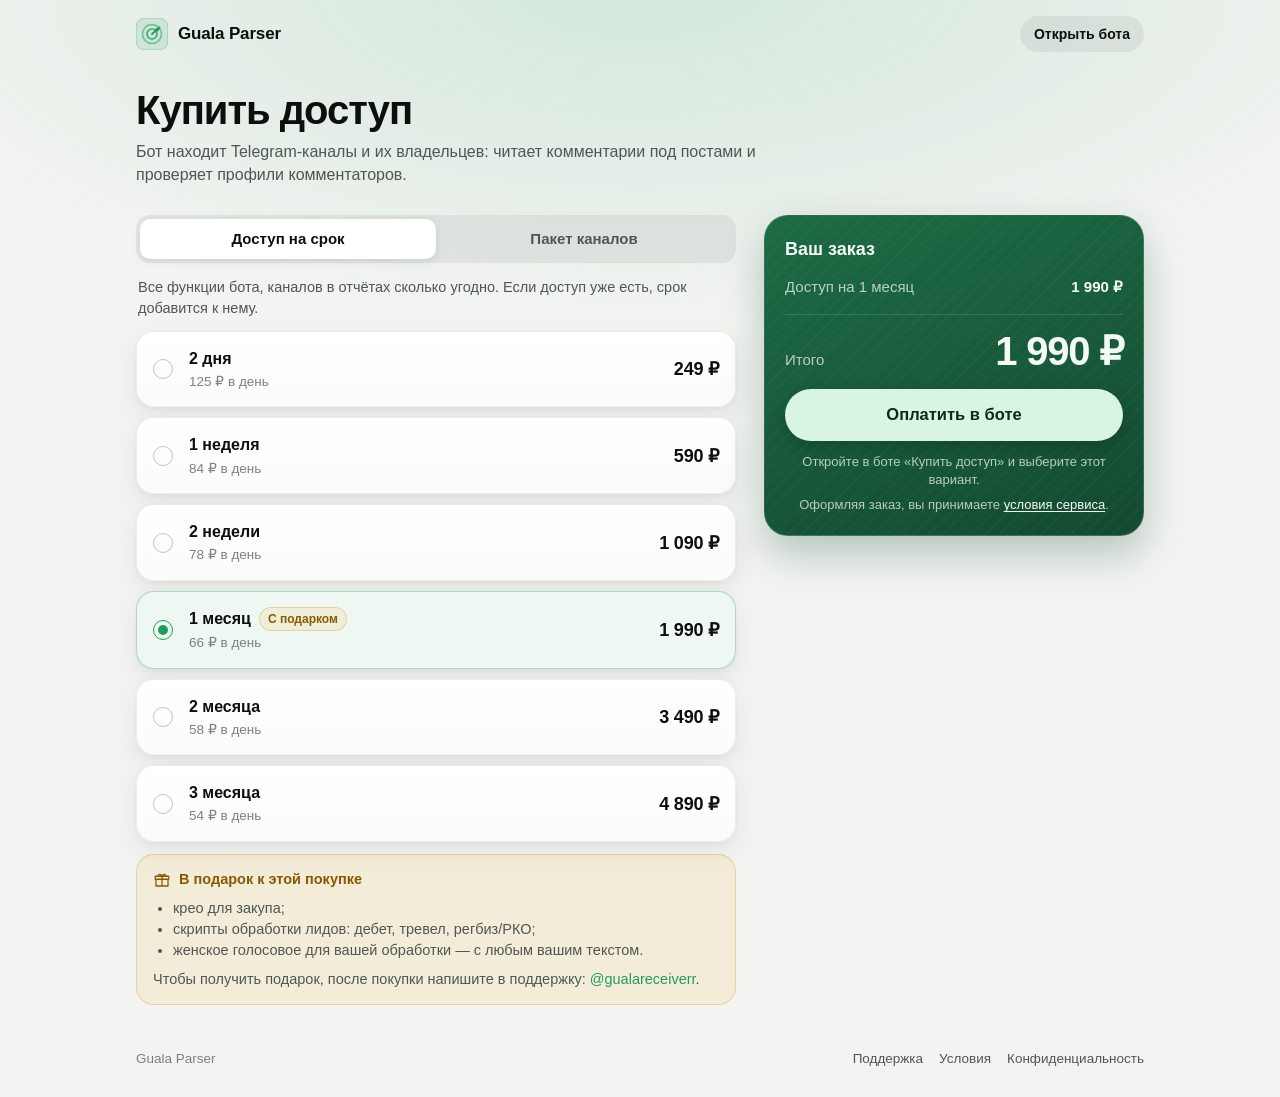
==== index.html @ 753970ce "Страница покупки Guala Parser Co-Authored-By: Claude Opus 5.5 <noreply@anthropic.com>" ====
<!doctype html>
<html lang="ru">
<head>
  <meta charset="utf-8">
  <meta name="viewport" content="width=device-width, initial-scale=1, viewport-fit=cover">
  <title>Guala Parser — купить доступ</title>
  <meta name="description" content="Доступ к Guala Parser на срок или пакет каналов: бот находит Telegram-каналы и их владельцев.">
  <meta name="color-scheme" content="dark light">
  <meta name="theme-color" content="#0a0a0b" media="(prefers-color-scheme: dark)">
  <meta name="theme-color" content="#f3f4f1" media="(prefers-color-scheme: light)">
  <link rel="icon" href="favicon.svg" type="image/svg+xml">
  <link rel="stylesheet" href="styles.css">
</head>
<body>
  <div class="glow" aria-hidden="true"></div>

  <header class="topbar">
    <a class="brand" href="./" aria-label="Guala Parser">
      <svg class="brand-mark" viewBox="0 0 32 32" aria-hidden="true">
        <rect width="32" height="32" rx="9" class="brand-tile"/>
        <circle cx="16" cy="16" r="9.5" class="brand-ring"/>
        <circle cx="16" cy="16" r="5" class="brand-ring brand-ring-inner"/>
        <path d="M16 16 L23.5 9.5" class="brand-beam"/>
        <circle cx="21.2" cy="11.6" r="1.9" class="brand-dot"/>
      </svg>
      <span>Guala Parser</span>
    </a>
    <a class="bot-link" href="https://t.me/gualaparser_bot" rel="noopener">Открыть бота</a>
  </header>

  <main class="page">
    <section class="intro">
      <h1>Купить доступ</h1>
      <p class="lead">Бот находит Telegram-каналы и их владельцев: читает комментарии под постами и проверяет профили комментаторов.</p>
    </section>

    <div class="layout">
      <section class="catalog" aria-label="Тарифы">
        <div class="segmented" role="tablist" aria-label="Как платить">
          <span class="segmented-thumb" aria-hidden="true"></span>
          <button type="button" role="tab" id="tab-access" aria-controls="panel" aria-selected="true" data-kind="access">Доступ на срок</button>
          <button type="button" role="tab" id="tab-channels" aria-controls="panel" aria-selected="false" data-kind="channels">Пакет каналов</button>
        </div>

        <p class="kind-note" id="kind-note"></p>

        <div class="choice-list" id="panel" role="radiogroup" aria-labelledby="tab-access"></div>

        <div class="gift" id="gift" hidden>
          <div class="gift-head">
            <svg viewBox="0 0 24 24" aria-hidden="true"><path d="M4 11h16v9H4zM3 7h18v4H3zM12 7v13M12 7c-1.5-3-5-3-5-.8C7 7 9 7 12 7zm0 0c1.5-3 5-3 5-.8C17 7 15 7 12 7z"/></svg>
            <span>В подарок к этой покупке</span>
          </div>
          <ul>
            <li>крео для закупа;</li>
            <li>скрипты обработки лидов: дебет, тревел, регбиз/РКО;</li>
            <li>женское голосовое для вашей обработки — с любым вашим текстом.</li>
          </ul>
          <p>Чтобы получить подарок, после покупки напишите в поддержку: <a href="https://t.me/gualareceiverr" rel="noopener">@gualareceiverr</a>.</p>
        </div>
      </section>

      <aside class="order" aria-label="Ваш заказ">
        <div class="order-card">
          <h2>Ваш заказ</h2>
          <div class="order-row">
            <span id="order-title"></span>
            <span id="order-price"></span>
          </div>
          <div class="order-divider"></div>
          <div class="order-total">
            <span>Итого</span>
            <strong id="order-total"></strong>
          </div>
          <p class="order-recipient" id="order-recipient" hidden></p>
          <a class="pay-button" id="pay-button" href="https://t.me/gualaparser_bot" rel="noopener"></a>
          <p class="order-hint" id="order-hint"></p>
          <p class="order-terms">Оформляя заказ, вы принимаете <a href="terms.html">условия сервиса</a>.</p>
        </div>
      </aside>
    </div>
  </main>

  <footer class="footer">
    <span>Guala Parser</span>
    <nav>
      <a href="https://t.me/gualareceiverr" rel="noopener">Поддержка</a>
      <a href="terms.html">Условия</a>
      <a href="privacy.html">Конфиденциальность</a>
    </nav>
  </footer>

  <script src="app.js"></script>
</body>
</html>
---- styles.css ----
/* Guala Parser — страница покупки. Тёмная тема — по мотивам Mini App Finki AI
   (графит, градиентные карточки, светлая основная капсула); светлая — та же
   раскладка на тёплом светлом фоне. Тема — по настройке устройства. */

:root {
  --bg: #f3f4f1;
  --glow: rgba(46, 168, 106, 0.16);
  --card-top: #ffffff;
  --card-bottom: #fbfcfa;
  --card-edge: rgba(15, 23, 18, 0.07);
  --card-shadow: 0 10px 28px rgba(20, 35, 26, 0.07), 0 2px 6px rgba(20, 35, 26, 0.05);
  --row-selected: #eef7f1;
  --text: #0c0f0d;
  --text-2: #4f5752;
  --text-3: #7b827d;
  --accent: #1f9d5b;
  --accent-soft: rgba(31, 157, 91, 0.12);
  --accent-edge: rgba(31, 157, 91, 0.32);
  --radio-edge: rgba(12, 15, 13, 0.24);
  --segment-bg: rgba(12, 15, 13, 0.06);
  --segment-thumb: #ffffff;
  --segment-thumb-shadow: 0 2px 8px rgba(12, 15, 13, 0.1);
  --order-top: #1d6b45;
  --order-bottom: #134a30;
  --order-text: #f4fbf6;
  --order-text-2: rgba(244, 251, 246, 0.72);
  --order-edge: rgba(255, 255, 255, 0.12);
  --order-shadow: 0 18px 40px rgba(19, 74, 48, 0.28);
  --pay-bg: #d8f5e2;
  --pay-text: #0c2a1a;
  --gift-bg: rgba(242, 177, 52, 0.12);
  --gift-edge: rgba(201, 136, 10, 0.28);
  --gift-text: #8a5a00;
  --ease-out: cubic-bezier(0.33, 1, 0.68, 1);
  --spring: cubic-bezier(0.34, 1.56, 0.64, 1);
  color-scheme: light;
}

@media (prefers-color-scheme: dark) {
  :root {
    --bg: #0a0a0b;
    --glow: rgba(46, 168, 106, 0.2);
    --card-top: #1b1b1e;
    --card-bottom: #151517;
    --card-edge: rgba(255, 255, 255, 0.07);
    --card-shadow: 0 10px 28px rgba(0, 0, 0, 0.32), 0 2px 6px rgba(0, 0, 0, 0.22);
    --row-selected: #1d2420;
    --text: #fafafa;
    --text-2: #a3a3a3;
    --text-3: #8a8a8a;
    --accent: rgb(106, 210, 143);
    --accent-soft: rgba(106, 210, 143, 0.12);
    --accent-edge: rgba(106, 210, 143, 0.3);
    --radio-edge: rgba(255, 255, 255, 0.28);
    --segment-bg: rgba(255, 255, 255, 0.06);
    --segment-thumb: rgba(255, 255, 255, 0.12);
    --segment-thumb-shadow: none;
    --order-top: #12301f;
    --order-bottom: #0b1a12;
    --order-text: #fafafa;
    --order-text-2: rgba(250, 250, 250, 0.62);
    --order-edge: rgba(106, 210, 143, 0.22);
    --order-shadow: 0 18px 44px rgba(0, 0, 0, 0.45);
    --pay-bg: #f5f5f7;
    --pay-text: #0b0b0c;
    --gift-bg: rgba(242, 193, 78, 0.1);
    --gift-edge: rgba(242, 193, 78, 0.24);
    --gift-text: rgb(242, 193, 78);
    color-scheme: dark;
  }
}

* { box-sizing: border-box; }

html { -webkit-text-size-adjust: 100%; }

body {
  margin: 0;
  min-height: 100vh;
  background: var(--bg);
  color: var(--text);
  font: 16px/1.45 -apple-system, BlinkMacSystemFont, "SF Pro Text", "Inter", "Segoe UI", Roboto, sans-serif;
  -webkit-font-smoothing: antialiased;
  overflow-x: hidden;
}

a { color: var(--accent); text-decoration: none; }
a:hover { text-decoration: underline; }

.glow {
  position: fixed;
  inset: -30vh -20vw auto;
  height: 70vh;
  background: radial-gradient(ellipse at 50% 40%, var(--glow), transparent 65%);
  pointer-events: none;
  z-index: 0;
}

.topbar, .page, .footer { position: relative; z-index: 1; }

.topbar {
  display: flex;
  align-items: center;
  justify-content: space-between;
  max-width: 1040px;
  margin: 0 auto;
  padding: max(16px, env(safe-area-inset-top)) 16px 8px;
}

.brand {
  display: inline-flex;
  align-items: center;
  gap: 10px;
  color: var(--text);
  font-weight: 650;
  font-size: 17px;
  letter-spacing: -0.01em;
}
.brand:hover { text-decoration: none; }
.brand-mark { width: 32px; height: 32px; }
.brand-tile { fill: var(--accent-soft); stroke: var(--accent-edge); }
.brand-ring { fill: none; stroke: var(--accent); stroke-width: 1.6; opacity: 0.55; }
.brand-ring-inner { opacity: 0.85; }
.brand-beam { stroke: var(--accent); stroke-width: 1.8; stroke-linecap: round; }
.brand-dot { fill: var(--accent); }

.bot-link {
  font-size: 14px;
  font-weight: 550;
  padding: 8px 14px;
  border-radius: 999px;
  background: var(--segment-bg);
  color: var(--text);
}
.bot-link:hover { text-decoration: none; background: var(--accent-soft); }

.page {
  max-width: 1040px;
  margin: 0 auto;
  padding: 8px 16px 24px;
}

.intro { max-width: 620px; padding: 20px 0 8px; }

h1 {
  margin: 0 0 8px;
  font-size: 34px;
  line-height: 1.1;
  font-weight: 700;
  letter-spacing: -0.025em;
}

.lead { margin: 0; color: var(--text-2); font-size: 16px; }

.layout {
  display: grid;
  gap: 20px;
  margin-top: 20px;
}

/* --- Переключатель «Доступ / Пакет» --- */
.segmented {
  position: relative;
  display: grid;
  grid-template-columns: 1fr 1fr;
  padding: 4px;
  border-radius: 14px;
  background: var(--segment-bg);
}
.segmented button {
  position: relative;
  z-index: 1;
  min-height: 40px;
  border: 0;
  background: none;
  color: var(--text-2);
  font: inherit;
  font-size: 15px;
  font-weight: 600;
  border-radius: 10px;
  cursor: pointer;
  transition: color 0.3s var(--ease-out);
}
.segmented button[aria-selected="true"] { color: var(--text); }
.segmented-thumb {
  position: absolute;
  top: 4px;
  bottom: 4px;
  left: 4px;
  width: calc(50% - 4px);
  border-radius: 10px;
  background: var(--segment-thumb);
  box-shadow: var(--segment-thumb-shadow);
  transition: transform 0.42s var(--ease-out);
}
.segmented[data-kind="channels"] .segmented-thumb { transform: translateX(100%); }

.kind-note {
  margin: 14px 2px 12px;
  color: var(--text-2);
  font-size: 14.5px;
}

/* --- Список вариантов --- */
.choice-list { display: grid; gap: 10px; }

.choice {
  display: grid;
  grid-template-columns: 22px 1fr auto;
  align-items: center;
  gap: 14px;
  width: 100%;
  padding: 15px 16px;
  border: 1px solid var(--card-edge);
  border-radius: 18px;
  background: linear-gradient(180deg, var(--card-top), var(--card-bottom));
  box-shadow: var(--card-shadow);
  color: var(--text);
  font: inherit;
  text-align: left;
  cursor: pointer;
  transition: transform 0.42s var(--spring), border-color 0.25s var(--ease-out), background 0.25s var(--ease-out);
  animation: rise 0.42s var(--ease-out) backwards;
}
.choice:active { transform: scale(0.985); transition-duration: 0.12s; }
.choice[aria-checked="true"] {
  border-color: var(--accent-edge);
  background: var(--row-selected);
}
.choice:focus-visible { outline: 2px solid var(--accent); outline-offset: 2px; }

.radio {
  width: 20px;
  height: 20px;
  border-radius: 50%;
  border: 1.5px solid var(--radio-edge);
  display: grid;
  place-items: center;
  transition: border-color 0.2s;
}
.radio::after {
  content: "";
  width: 10px;
  height: 10px;
  border-radius: 50%;
  background: var(--accent);
  transform: scale(0);
  transition: transform 0.3s var(--spring);
}
.choice[aria-checked="true"] .radio { border-color: var(--accent); }
.choice[aria-checked="true"] .radio::after { transform: scale(1); }

.choice-title {
  display: flex;
  align-items: center;
  flex-wrap: wrap;
  gap: 6px 8px;
  font-size: 16px;
  font-weight: 600;
}
.choice-sub { margin-top: 2px; color: var(--text-3); font-size: 13.5px; }
.choice-price {
  font-size: 18px;
  font-weight: 700;
  letter-spacing: -0.01em;
  white-space: nowrap;
  font-variant-numeric: tabular-nums;
}

.badge {
  display: inline-flex;
  align-items: center;
  padding: 2px 8px;
  border-radius: 999px;
  font-size: 12px;
  font-weight: 600;
  line-height: 18px;
  color: var(--gift-text);
  background: var(--gift-bg);
  border: 1px solid var(--gift-edge);
}

/* --- Подарок --- */
.gift {
  margin-top: 12px;
  padding: 14px 16px;
  border-radius: 18px;
  background: var(--gift-bg);
  border: 1px solid var(--gift-edge);
  font-size: 14.5px;
  color: var(--text-2);
  animation: rise 0.36s var(--ease-out) backwards;
}
.gift-head {
  display: flex;
  align-items: center;
  gap: 8px;
  color: var(--gift-text);
  font-weight: 650;
}
.gift-head svg { width: 18px; height: 18px; fill: none; stroke: currentColor; stroke-width: 1.7; stroke-linejoin: round; }
.gift ul { margin: 8px 0; padding-left: 20px; }
.gift p { margin: 0; }

/* --- Заказ --- */
.order-card {
  position: relative;
  overflow: hidden;
  padding: 20px;
  border-radius: 24px;
  background:
    repeating-linear-gradient(135deg, rgba(255, 255, 255, 0.025) 0 2px, transparent 2px 10px),
    linear-gradient(160deg, var(--order-top), var(--order-bottom));
  border: 1px solid var(--order-edge);
  box-shadow: var(--order-shadow);
  color: var(--order-text);
}
.order-card h2 { margin: 0 0 14px; font-size: 18px; font-weight: 650; }

.order-row {
  display: flex;
  justify-content: space-between;
  gap: 12px;
  color: var(--order-text-2);
  font-size: 15px;
}
.order-row span:last-child { color: var(--order-text); font-weight: 600; font-variant-numeric: tabular-nums; }

.order-divider { height: 1px; margin: 16px 0; background: rgba(255, 255, 255, 0.12); }

.order-total {
  display: flex;
  justify-content: space-between;
  align-items: baseline;
  gap: 12px;
}
.order-total span { color: var(--order-text-2); font-size: 15px; }
.order-total strong {
  font-size: 40px;
  line-height: 1;
  font-weight: 750;
  letter-spacing: -0.03em;
  font-variant-numeric: tabular-nums;
}

.order-recipient { margin: 10px 0 0; color: var(--order-text-2); font-size: 14px; text-align: right; }
.order-recipient b { color: var(--order-text); font-weight: 600; }

.pay-button {
  display: flex;
  align-items: center;
  justify-content: center;
  min-height: 52px;
  margin-top: 18px;
  border-radius: 999px;
  background: var(--pay-bg);
  color: var(--pay-text);
  font-size: 16.5px;
  font-weight: 650;
  box-shadow: 0 6px 18px rgba(0, 0, 0, 0.18);
  transition: transform 0.42s var(--spring), filter 0.2s;
}
.pay-button:hover { text-decoration: none; filter: brightness(1.04); }
.pay-button:active { transform: scale(0.97); transition-duration: 0.12s; }
.pay-button:focus-visible { outline: 2px solid var(--order-text); outline-offset: 3px; }

.order-hint, .order-terms {
  margin: 12px 0 0;
  color: var(--order-text-2);
  font-size: 13px;
  text-align: center;
}
.order-terms { margin-top: 6px; }
.order-terms a, .order-hint a { color: var(--order-text); text-decoration: underline; text-underline-offset: 2px; }

/* --- Подвал --- */
.footer {
  display: flex;
  flex-wrap: wrap;
  align-items: center;
  justify-content: space-between;
  gap: 10px 20px;
  max-width: 1040px;
  margin: 0 auto;
  padding: 20px 16px max(28px, env(safe-area-inset-bottom));
  color: var(--text-3);
  font-size: 13.5px;
}
.footer nav { display: flex; flex-wrap: wrap; gap: 16px; }
.footer a { color: var(--text-2); }

/* --- Страницы условий --- */
.doc { max-width: 720px; }
.doc h1 { font-size: 30px; }
.doc h2 { margin: 28px 0 8px; font-size: 19px; }
.doc p, .doc li { color: var(--text-2); }
.doc .updated { color: var(--text-3); font-size: 14px; }

@keyframes rise {
  from { opacity: 0; transform: translateY(6px); }
}

@media (min-width: 900px) {
  .layout { grid-template-columns: minmax(0, 1fr) 380px; align-items: start; gap: 28px; }
  .order { position: sticky; top: 24px; }
  h1 { font-size: 40px; }
}

@media (prefers-reduced-motion: reduce) {
  *, *::before, *::after { animation: none !important; transition: none !important; }
}
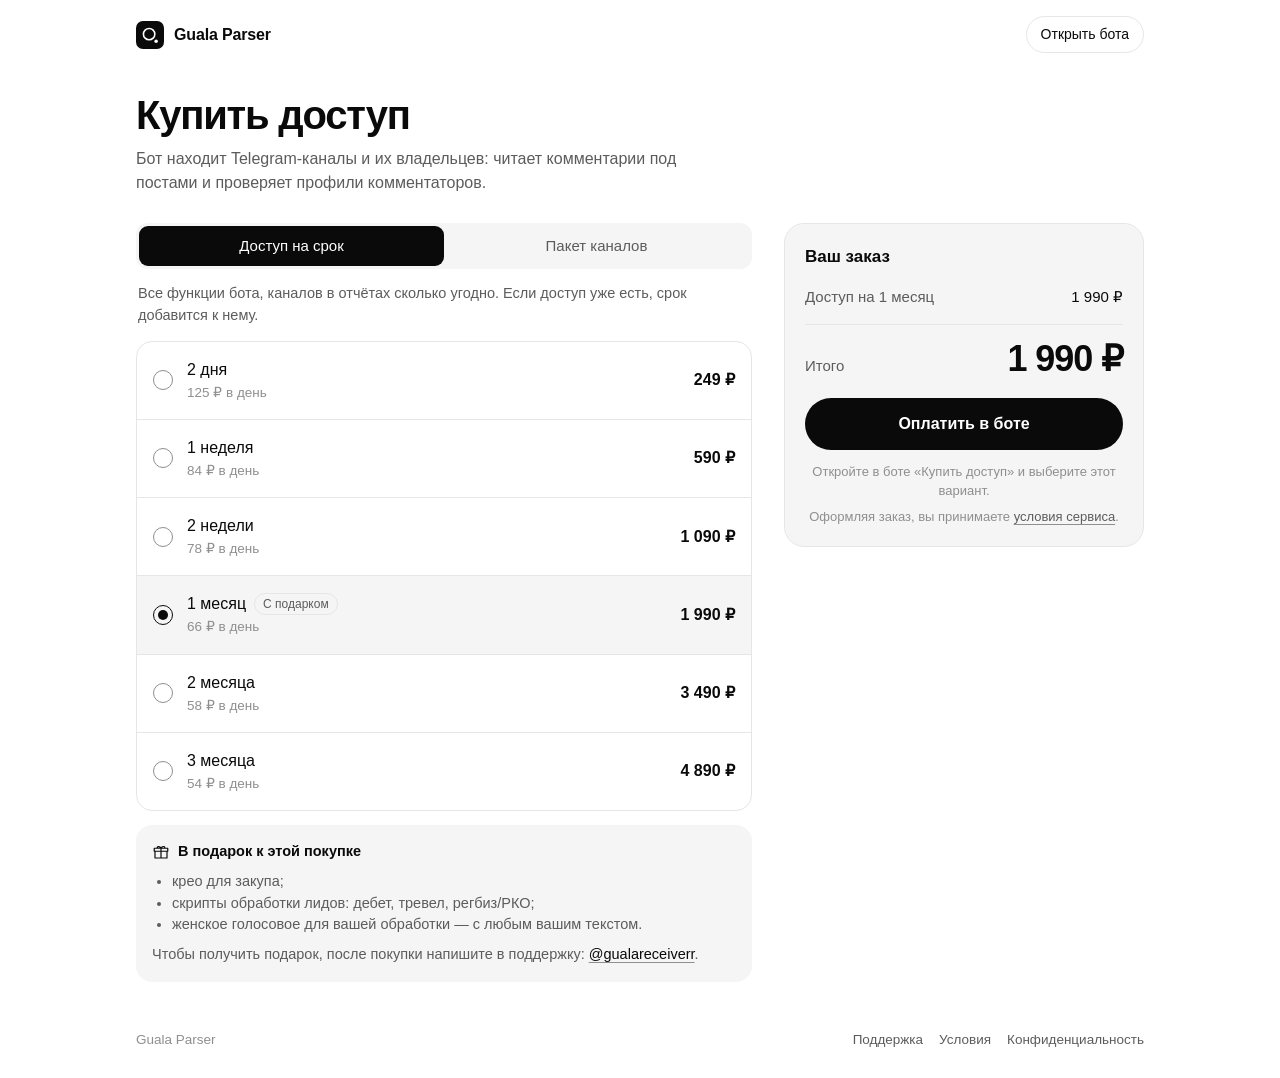
==== commit dcd478df: "Минималистичное оформление: монохром, без текстур Co-Authored-By: Claude Opus 5.5 <noreply@anthropic" ====
--- a/index.html
+++ b/index.html
@@ -6,22 +6,19 @@
   <title>Guala Parser — купить доступ</title>
   <meta name="description" content="Доступ к Guala Parser на срок или пакет каналов: бот находит Telegram-каналы и их владельцев.">
   <meta name="color-scheme" content="dark light">
-  <meta name="theme-color" content="#0a0a0b" media="(prefers-color-scheme: dark)">
-  <meta name="theme-color" content="#f3f4f1" media="(prefers-color-scheme: light)">
+  <meta name="theme-color" content="#0a0a0a" media="(prefers-color-scheme: dark)">
+  <meta name="theme-color" content="#ffffff" media="(prefers-color-scheme: light)">
   <link rel="icon" href="favicon.svg" type="image/svg+xml">
   <link rel="stylesheet" href="styles.css">
 </head>
 <body>
-  <div class="glow" aria-hidden="true"></div>
 
   <header class="topbar">
     <a class="brand" href="./" aria-label="Guala Parser">
       <svg class="brand-mark" viewBox="0 0 32 32" aria-hidden="true">
-        <rect width="32" height="32" rx="9" class="brand-tile"/>
-        <circle cx="16" cy="16" r="9.5" class="brand-ring"/>
-        <circle cx="16" cy="16" r="5" class="brand-ring brand-ring-inner"/>
-        <path d="M16 16 L23.5 9.5" class="brand-beam"/>
-        <circle cx="21.2" cy="11.6" r="1.9" class="brand-dot"/>
+        <rect width="32" height="32" rx="8" class="brand-tile"/>
+        <circle cx="15" cy="15" r="6.5" class="brand-ring"/>
+        <circle cx="23" cy="23" r="2" class="brand-dot"/>
       </svg>
       <span>Guala Parser</span>
     </a>
--- a/styles.css
+++ b/styles.css
@@ -1,71 +1,34 @@
-/* Guala Parser — страница покупки. Тёмная тема — по мотивам Mini App Finki AI
-   (графит, градиентные карточки, светлая основная капсула); светлая — та же
-   раскладка на тёплом светлом фоне. Тема — по настройке устройства. */
+/* Guala Parser — страница покупки. Минимализм: тёмная тема — графит и
+   белые акценты, светлая — белый и чёрные акценты. Без текстур и цветных
+   заливок. Тема — по настройке устройства. */
 
 :root {
-  --bg: #f3f4f1;
-  --glow: rgba(46, 168, 106, 0.16);
-  --card-top: #ffffff;
-  --card-bottom: #fbfcfa;
-  --card-edge: rgba(15, 23, 18, 0.07);
-  --card-shadow: 0 10px 28px rgba(20, 35, 26, 0.07), 0 2px 6px rgba(20, 35, 26, 0.05);
-  --row-selected: #eef7f1;
-  --text: #0c0f0d;
-  --text-2: #4f5752;
-  --text-3: #7b827d;
-  --accent: #1f9d5b;
-  --accent-soft: rgba(31, 157, 91, 0.12);
-  --accent-edge: rgba(31, 157, 91, 0.32);
-  --radio-edge: rgba(12, 15, 13, 0.24);
-  --segment-bg: rgba(12, 15, 13, 0.06);
-  --segment-thumb: #ffffff;
-  --segment-thumb-shadow: 0 2px 8px rgba(12, 15, 13, 0.1);
-  --order-top: #1d6b45;
-  --order-bottom: #134a30;
-  --order-text: #f4fbf6;
-  --order-text-2: rgba(244, 251, 246, 0.72);
-  --order-edge: rgba(255, 255, 255, 0.12);
-  --order-shadow: 0 18px 40px rgba(19, 74, 48, 0.28);
-  --pay-bg: #d8f5e2;
-  --pay-text: #0c2a1a;
-  --gift-bg: rgba(242, 177, 52, 0.12);
-  --gift-edge: rgba(201, 136, 10, 0.28);
-  --gift-text: #8a5a00;
+  --bg: #ffffff;
+  --surface: #f5f5f5;
+  --surface-hover: #efefef;
+  --edge: #e6e6e6;
+  --edge-strong: #0a0a0a;
+  --text: #0a0a0a;
+  --text-2: #5c5c5c;
+  --text-3: #8f8f8f;
+  --accent: #0a0a0a;
+  --on-accent: #ffffff;
   --ease-out: cubic-bezier(0.33, 1, 0.68, 1);
-  --spring: cubic-bezier(0.34, 1.56, 0.64, 1);
   color-scheme: light;
 }
 
 @media (prefers-color-scheme: dark) {
   :root {
-    --bg: #0a0a0b;
-    --glow: rgba(46, 168, 106, 0.2);
-    --card-top: #1b1b1e;
-    --card-bottom: #151517;
-    --card-edge: rgba(255, 255, 255, 0.07);
-    --card-shadow: 0 10px 28px rgba(0, 0, 0, 0.32), 0 2px 6px rgba(0, 0, 0, 0.22);
-    --row-selected: #1d2420;
+    --bg: #0a0a0a;
+    --surface: #141414;
+    --surface-hover: #1a1a1a;
+    --edge: #242424;
+    --edge-strong: #fafafa;
     --text: #fafafa;
     --text-2: #a3a3a3;
-    --text-3: #8a8a8a;
-    --accent: rgb(106, 210, 143);
-    --accent-soft: rgba(106, 210, 143, 0.12);
-    --accent-edge: rgba(106, 210, 143, 0.3);
-    --radio-edge: rgba(255, 255, 255, 0.28);
-    --segment-bg: rgba(255, 255, 255, 0.06);
-    --segment-thumb: rgba(255, 255, 255, 0.12);
-    --segment-thumb-shadow: none;
-    --order-top: #12301f;
-    --order-bottom: #0b1a12;
-    --order-text: #fafafa;
-    --order-text-2: rgba(250, 250, 250, 0.62);
-    --order-edge: rgba(106, 210, 143, 0.22);
-    --order-shadow: 0 18px 44px rgba(0, 0, 0, 0.45);
-    --pay-bg: #f5f5f7;
-    --pay-text: #0b0b0c;
-    --gift-bg: rgba(242, 193, 78, 0.1);
-    --gift-edge: rgba(242, 193, 78, 0.24);
-    --gift-text: rgb(242, 193, 78);
+    --text-3: #737373;
+    --accent: #fafafa;
+    --on-accent: #0a0a0a;
     color-scheme: dark;
   }
 }
@@ -79,24 +42,13 @@
   min-height: 100vh;
   background: var(--bg);
   color: var(--text);
-  font: 16px/1.45 -apple-system, BlinkMacSystemFont, "SF Pro Text", "Inter", "Segoe UI", Roboto, sans-serif;
+  font: 16px/1.5 -apple-system, BlinkMacSystemFont, "SF Pro Text", "Inter", "Segoe UI", Roboto, sans-serif;
   -webkit-font-smoothing: antialiased;
   overflow-x: hidden;
 }
 
-a { color: var(--accent); text-decoration: none; }
-a:hover { text-decoration: underline; }
-
-.glow {
-  position: fixed;
-  inset: -30vh -20vw auto;
-  height: 70vh;
-  background: radial-gradient(ellipse at 50% 40%, var(--glow), transparent 65%);
-  pointer-events: none;
-  z-index: 0;
-}
-
-.topbar, .page, .footer { position: relative; z-index: 1; }
+a { color: var(--text); text-decoration: underline; text-decoration-color: var(--text-3); text-underline-offset: 3px; }
+a:hover { text-decoration-color: var(--text); }
 
 .topbar {
   display: flex;
@@ -112,27 +64,25 @@
   align-items: center;
   gap: 10px;
   color: var(--text);
-  font-weight: 650;
-  font-size: 17px;
+  font-weight: 600;
+  font-size: 16px;
   letter-spacing: -0.01em;
-}
-.brand:hover { text-decoration: none; }
-.brand-mark { width: 32px; height: 32px; }
-.brand-tile { fill: var(--accent-soft); stroke: var(--accent-edge); }
-.brand-ring { fill: none; stroke: var(--accent); stroke-width: 1.6; opacity: 0.55; }
-.brand-ring-inner { opacity: 0.85; }
-.brand-beam { stroke: var(--accent); stroke-width: 1.8; stroke-linecap: round; }
-.brand-dot { fill: var(--accent); }
+  text-decoration: none;
+}
+.brand-mark { width: 28px; height: 28px; }
+.brand-tile { fill: var(--text); }
+.brand-ring { fill: none; stroke: var(--bg); stroke-width: 1.8; }
+.brand-dot { fill: var(--bg); }
 
 .bot-link {
   font-size: 14px;
-  font-weight: 550;
-  padding: 8px 14px;
+  font-weight: 500;
+  padding: 7px 14px;
   border-radius: 999px;
-  background: var(--segment-bg);
-  color: var(--text);
-}
-.bot-link:hover { text-decoration: none; background: var(--accent-soft); }
+  border: 1px solid var(--edge);
+  text-decoration: none;
+}
+.bot-link:hover { border-color: var(--edge-strong); }
 
 .page {
   max-width: 1040px;
@@ -140,32 +90,28 @@
   padding: 8px 16px 24px;
 }
 
-.intro { max-width: 620px; padding: 20px 0 8px; }
+.intro { max-width: 600px; padding: 24px 0 4px; }
 
 h1 {
-  margin: 0 0 8px;
+  margin: 0 0 10px;
   font-size: 34px;
   line-height: 1.1;
   font-weight: 700;
-  letter-spacing: -0.025em;
-}
-
-.lead { margin: 0; color: var(--text-2); font-size: 16px; }
-
-.layout {
-  display: grid;
-  gap: 20px;
-  margin-top: 20px;
-}
+  letter-spacing: -0.03em;
+}
+
+.lead { margin: 0; color: var(--text-2); }
+
+.layout { display: grid; gap: 24px; margin-top: 24px; }
 
 /* --- Переключатель «Доступ / Пакет» --- */
 .segmented {
   position: relative;
   display: grid;
   grid-template-columns: 1fr 1fr;
-  padding: 4px;
-  border-radius: 14px;
-  background: var(--segment-bg);
+  padding: 3px;
+  border-radius: 12px;
+  background: var(--surface);
 }
 .segmented button {
   position: relative;
@@ -176,64 +122,59 @@
   color: var(--text-2);
   font: inherit;
   font-size: 15px;
-  font-weight: 600;
-  border-radius: 10px;
+  font-weight: 500;
   cursor: pointer;
   transition: color 0.3s var(--ease-out);
 }
-.segmented button[aria-selected="true"] { color: var(--text); }
+.segmented button[aria-selected="true"] { color: var(--on-accent); }
 .segmented-thumb {
   position: absolute;
-  top: 4px;
-  bottom: 4px;
-  left: 4px;
-  width: calc(50% - 4px);
-  border-radius: 10px;
-  background: var(--segment-thumb);
-  box-shadow: var(--segment-thumb-shadow);
-  transition: transform 0.42s var(--ease-out);
+  top: 3px;
+  bottom: 3px;
+  left: 3px;
+  width: calc(50% - 3px);
+  border-radius: 9px;
+  background: var(--accent);
+  transition: transform 0.4s var(--ease-out);
 }
 .segmented[data-kind="channels"] .segmented-thumb { transform: translateX(100%); }
-
-.kind-note {
-  margin: 14px 2px 12px;
-  color: var(--text-2);
-  font-size: 14.5px;
-}
+.segmented button:focus-visible { outline: 2px solid var(--accent); outline-offset: 2px; border-radius: 9px; }
+
+.kind-note { margin: 14px 2px 14px; color: var(--text-2); font-size: 14.5px; }
 
 /* --- Список вариантов --- */
-.choice-list { display: grid; gap: 10px; }
+.choice-list {
+  border: 1px solid var(--edge);
+  border-radius: 16px;
+  overflow: hidden;
+}
 
 .choice {
   display: grid;
-  grid-template-columns: 22px 1fr auto;
+  grid-template-columns: 20px 1fr auto;
   align-items: center;
   gap: 14px;
   width: 100%;
-  padding: 15px 16px;
-  border: 1px solid var(--card-edge);
-  border-radius: 18px;
-  background: linear-gradient(180deg, var(--card-top), var(--card-bottom));
-  box-shadow: var(--card-shadow);
+  padding: 16px;
+  border: 0;
+  border-top: 1px solid var(--edge);
+  background: none;
   color: var(--text);
   font: inherit;
   text-align: left;
   cursor: pointer;
-  transition: transform 0.42s var(--spring), border-color 0.25s var(--ease-out), background 0.25s var(--ease-out);
-  animation: rise 0.42s var(--ease-out) backwards;
-}
-.choice:active { transform: scale(0.985); transition-duration: 0.12s; }
-.choice[aria-checked="true"] {
-  border-color: var(--accent-edge);
-  background: var(--row-selected);
-}
-.choice:focus-visible { outline: 2px solid var(--accent); outline-offset: 2px; }
+  transition: background 0.2s var(--ease-out);
+}
+.choice:first-child { border-top: 0; }
+.choice:hover { background: var(--surface); }
+.choice[aria-checked="true"] { background: var(--surface); }
+.choice:focus-visible { outline: 2px solid var(--accent); outline-offset: -2px; }
 
 .radio {
   width: 20px;
   height: 20px;
   border-radius: 50%;
-  border: 1.5px solid var(--radio-edge);
+  border: 1.5px solid var(--text-3);
   display: grid;
   place-items: center;
   transition: border-color 0.2s;
@@ -245,7 +186,7 @@
   border-radius: 50%;
   background: var(--accent);
   transform: scale(0);
-  transition: transform 0.3s var(--spring);
+  transition: transform 0.25s var(--ease-out);
 }
 .choice[aria-checked="true"] .radio { border-color: var(--accent); }
 .choice[aria-checked="true"] .radio::after { transform: scale(1); }
@@ -254,124 +195,96 @@
   display: flex;
   align-items: center;
   flex-wrap: wrap;
-  gap: 6px 8px;
+  gap: 4px 8px;
+  font-size: 16px;
+  font-weight: 500;
+}
+.choice-sub { margin-top: 1px; color: var(--text-3); font-size: 13.5px; }
+.choice-price {
   font-size: 16px;
   font-weight: 600;
-}
-.choice-sub { margin-top: 2px; color: var(--text-3); font-size: 13.5px; }
-.choice-price {
-  font-size: 18px;
-  font-weight: 700;
-  letter-spacing: -0.01em;
   white-space: nowrap;
   font-variant-numeric: tabular-nums;
 }
 
 .badge {
-  display: inline-flex;
-  align-items: center;
-  padding: 2px 8px;
+  padding: 1px 8px;
   border-radius: 999px;
+  border: 1px solid var(--edge);
+  color: var(--text-2);
   font-size: 12px;
-  font-weight: 600;
+  font-weight: 500;
   line-height: 18px;
-  color: var(--gift-text);
-  background: var(--gift-bg);
-  border: 1px solid var(--gift-edge);
 }
 
 /* --- Подарок --- */
 .gift {
-  margin-top: 12px;
-  padding: 14px 16px;
-  border-radius: 18px;
-  background: var(--gift-bg);
-  border: 1px solid var(--gift-edge);
+  margin-top: 14px;
+  padding: 16px;
+  border-radius: 16px;
+  background: var(--surface);
   font-size: 14.5px;
   color: var(--text-2);
-  animation: rise 0.36s var(--ease-out) backwards;
-}
-.gift-head {
-  display: flex;
-  align-items: center;
-  gap: 8px;
-  color: var(--gift-text);
-  font-weight: 650;
-}
-.gift-head svg { width: 18px; height: 18px; fill: none; stroke: currentColor; stroke-width: 1.7; stroke-linejoin: round; }
+}
+.gift-head { display: flex; align-items: center; gap: 8px; color: var(--text); font-weight: 600; }
+.gift-head svg { width: 18px; height: 18px; fill: none; stroke: currentColor; stroke-width: 1.6; stroke-linejoin: round; }
 .gift ul { margin: 8px 0; padding-left: 20px; }
 .gift p { margin: 0; }
 
 /* --- Заказ --- */
 .order-card {
-  position: relative;
-  overflow: hidden;
   padding: 20px;
-  border-radius: 24px;
-  background:
-    repeating-linear-gradient(135deg, rgba(255, 255, 255, 0.025) 0 2px, transparent 2px 10px),
-    linear-gradient(160deg, var(--order-top), var(--order-bottom));
-  border: 1px solid var(--order-edge);
-  box-shadow: var(--order-shadow);
-  color: var(--order-text);
-}
-.order-card h2 { margin: 0 0 14px; font-size: 18px; font-weight: 650; }
+  border: 1px solid var(--edge);
+  border-radius: 20px;
+  background: var(--surface);
+}
+.order-card h2 { margin: 0 0 16px; font-size: 17px; font-weight: 600; }
 
 .order-row {
   display: flex;
   justify-content: space-between;
   gap: 12px;
-  color: var(--order-text-2);
+  color: var(--text-2);
   font-size: 15px;
 }
-.order-row span:last-child { color: var(--order-text); font-weight: 600; font-variant-numeric: tabular-nums; }
-
-.order-divider { height: 1px; margin: 16px 0; background: rgba(255, 255, 255, 0.12); }
-
-.order-total {
-  display: flex;
-  justify-content: space-between;
-  align-items: baseline;
-  gap: 12px;
-}
-.order-total span { color: var(--order-text-2); font-size: 15px; }
+.order-row span:last-child { color: var(--text); font-variant-numeric: tabular-nums; }
+
+.order-divider { height: 1px; margin: 16px 0; background: var(--edge); }
+
+.order-total { display: flex; justify-content: space-between; align-items: baseline; gap: 12px; }
+.order-total span { color: var(--text-2); font-size: 15px; }
 .order-total strong {
-  font-size: 40px;
+  font-size: 36px;
   line-height: 1;
-  font-weight: 750;
+  font-weight: 700;
   letter-spacing: -0.03em;
   font-variant-numeric: tabular-nums;
 }
 
-.order-recipient { margin: 10px 0 0; color: var(--order-text-2); font-size: 14px; text-align: right; }
-.order-recipient b { color: var(--order-text); font-weight: 600; }
+.order-recipient { margin: 10px 0 0; color: var(--text-2); font-size: 14px; text-align: right; }
+.order-recipient b { color: var(--text); font-weight: 600; }
 
 .pay-button {
   display: flex;
   align-items: center;
   justify-content: center;
   min-height: 52px;
-  margin-top: 18px;
+  margin-top: 20px;
   border-radius: 999px;
-  background: var(--pay-bg);
-  color: var(--pay-text);
-  font-size: 16.5px;
-  font-weight: 650;
-  box-shadow: 0 6px 18px rgba(0, 0, 0, 0.18);
-  transition: transform 0.42s var(--spring), filter 0.2s;
-}
-.pay-button:hover { text-decoration: none; filter: brightness(1.04); }
-.pay-button:active { transform: scale(0.97); transition-duration: 0.12s; }
-.pay-button:focus-visible { outline: 2px solid var(--order-text); outline-offset: 3px; }
-
-.order-hint, .order-terms {
-  margin: 12px 0 0;
-  color: var(--order-text-2);
-  font-size: 13px;
-  text-align: center;
-}
+  background: var(--accent);
+  color: var(--on-accent);
+  font-size: 16px;
+  font-weight: 600;
+  text-decoration: none;
+  transition: transform 0.15s var(--ease-out), opacity 0.2s;
+}
+.pay-button:hover { opacity: 0.9; }
+.pay-button:active { transform: scale(0.98); }
+.pay-button:focus-visible { outline: 2px solid var(--accent); outline-offset: 3px; }
+
+.order-hint, .order-terms { margin: 12px 0 0; color: var(--text-3); font-size: 13px; text-align: center; }
 .order-terms { margin-top: 6px; }
-.order-terms a, .order-hint a { color: var(--order-text); text-decoration: underline; text-underline-offset: 2px; }
+.order-terms a { color: var(--text-2); }
 
 /* --- Подвал --- */
 .footer {
@@ -382,30 +295,28 @@
   gap: 10px 20px;
   max-width: 1040px;
   margin: 0 auto;
-  padding: 20px 16px max(28px, env(safe-area-inset-bottom));
+  padding: 24px 16px max(28px, env(safe-area-inset-bottom));
   color: var(--text-3);
   font-size: 13.5px;
 }
 .footer nav { display: flex; flex-wrap: wrap; gap: 16px; }
-.footer a { color: var(--text-2); }
+.footer a { color: var(--text-2); text-decoration: none; }
+.footer a:hover { color: var(--text); }
 
 /* --- Страницы условий --- */
 .doc { max-width: 720px; }
-.doc h1 { font-size: 30px; }
-.doc h2 { margin: 28px 0 8px; font-size: 19px; }
+.doc h1 { font-size: 30px; margin-top: 24px; }
+.doc h2 { margin: 28px 0 8px; font-size: 18px; }
 .doc p, .doc li { color: var(--text-2); }
+.doc b { color: var(--text); font-weight: 600; }
 .doc .updated { color: var(--text-3); font-size: 14px; }
 
-@keyframes rise {
-  from { opacity: 0; transform: translateY(6px); }
-}
-
 @media (min-width: 900px) {
-  .layout { grid-template-columns: minmax(0, 1fr) 380px; align-items: start; gap: 28px; }
+  .layout { grid-template-columns: minmax(0, 1fr) 360px; align-items: start; gap: 32px; }
   .order { position: sticky; top: 24px; }
   h1 { font-size: 40px; }
 }
 
 @media (prefers-reduced-motion: reduce) {
-  *, *::before, *::after { animation: none !important; transition: none !important; }
-}
+  *, *::before, *::after { transition: none !important; }
+}
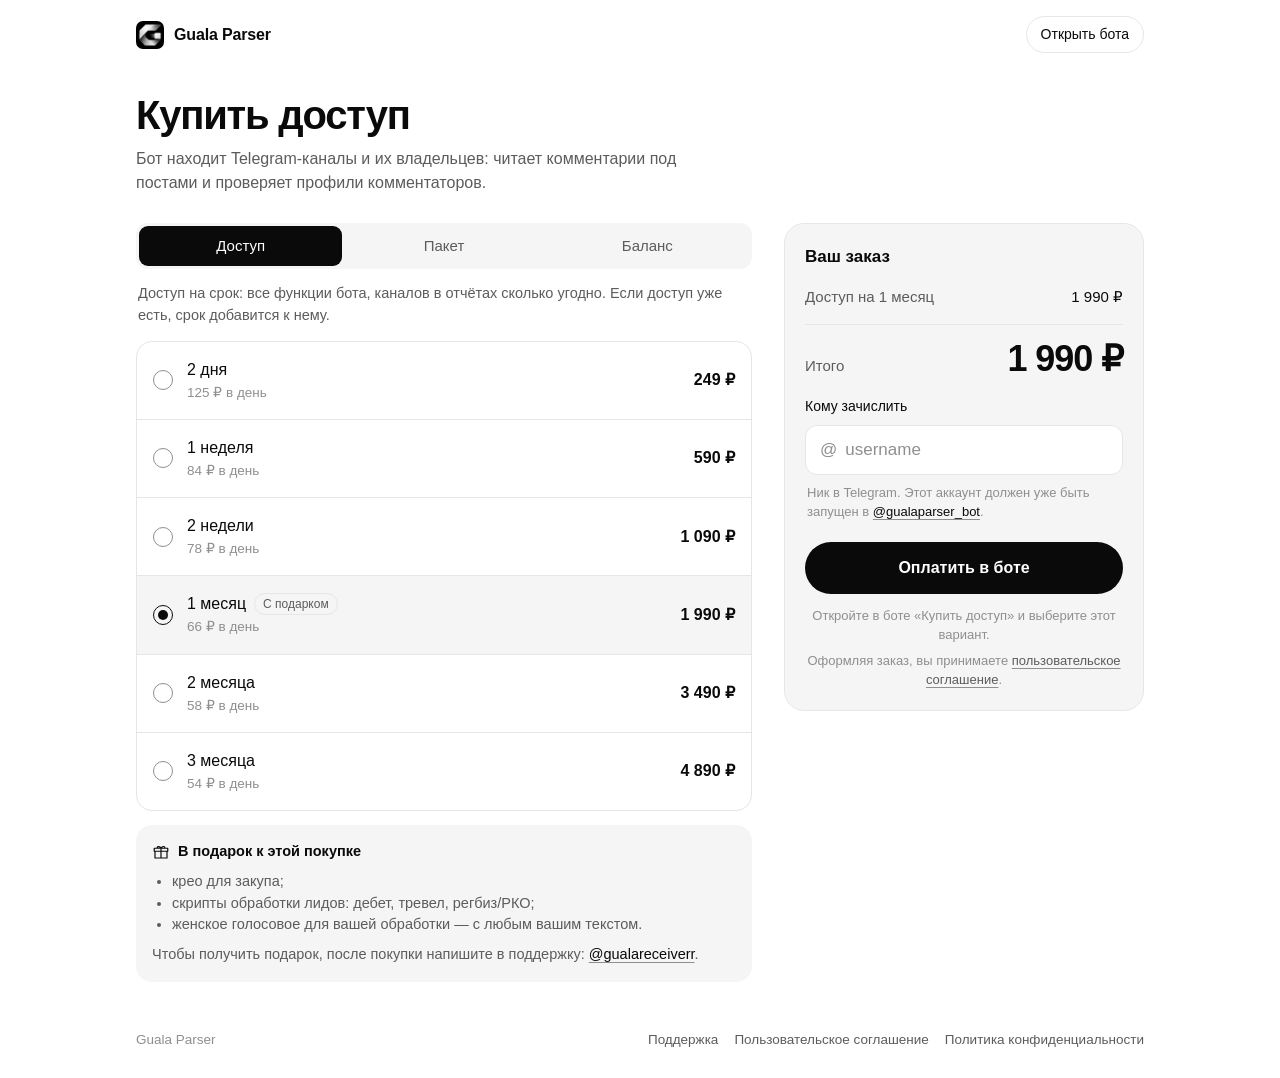
==== commit 0951bc41: "Логотип бота, документы из бота, пополнение баланса и ник получателя Co-Authored-By: Claude Opus 5.5" ====
--- a/index.html
+++ b/index.html
@@ -8,18 +8,15 @@
   <meta name="color-scheme" content="dark light">
   <meta name="theme-color" content="#0a0a0a" media="(prefers-color-scheme: dark)">
   <meta name="theme-color" content="#ffffff" media="(prefers-color-scheme: light)">
-  <link rel="icon" href="favicon.svg" type="image/svg+xml">
+  <link rel="icon" href="favicon.png" type="image/png">
+  <link rel="apple-touch-icon" href="apple-touch-icon.png">
   <link rel="stylesheet" href="styles.css">
 </head>
 <body>
 
   <header class="topbar">
     <a class="brand" href="./" aria-label="Guala Parser">
-      <svg class="brand-mark" viewBox="0 0 32 32" aria-hidden="true">
-        <rect width="32" height="32" rx="8" class="brand-tile"/>
-        <circle cx="15" cy="15" r="6.5" class="brand-ring"/>
-        <circle cx="23" cy="23" r="2" class="brand-dot"/>
-      </svg>
+      <img class="brand-mark" src="logo.png" alt="" width="28" height="28">
       <span>Guala Parser</span>
     </a>
     <a class="bot-link" href="https://t.me/gualaparser_bot" rel="noopener">Открыть бота</a>
@@ -33,15 +30,31 @@
 
     <div class="layout">
       <section class="catalog" aria-label="Тарифы">
-        <div class="segmented" role="tablist" aria-label="Как платить">
+        <div class="segmented" role="tablist" aria-label="Что купить">
           <span class="segmented-thumb" aria-hidden="true"></span>
-          <button type="button" role="tab" id="tab-access" aria-controls="panel" aria-selected="true" data-kind="access">Доступ на срок</button>
-          <button type="button" role="tab" id="tab-channels" aria-controls="panel" aria-selected="false" data-kind="channels">Пакет каналов</button>
+          <button type="button" role="tab" id="tab-access" aria-controls="panel" aria-selected="true" data-kind="access">Доступ</button>
+          <button type="button" role="tab" id="tab-channels" aria-controls="panel" aria-selected="false" data-kind="channels">Пакет</button>
+          <button type="button" role="tab" id="tab-balance" aria-controls="amount-panel" aria-selected="false" data-kind="balance">Баланс</button>
         </div>
 
         <p class="kind-note" id="kind-note"></p>
 
         <div class="choice-list" id="panel" role="radiogroup" aria-labelledby="tab-access"></div>
+
+        <div class="amount" id="amount-panel" role="tabpanel" aria-labelledby="tab-balance" hidden>
+          <label class="field-label" for="amount-input">Сумма пополнения</label>
+          <div class="field">
+            <input id="amount-input" inputmode="numeric" autocomplete="off" placeholder="1000" maxlength="5">
+            <span class="field-affix">₽</span>
+          </div>
+          <p class="field-hint" id="amount-hint"></p>
+          <div class="chips" id="amount-chips">
+            <button type="button" data-amount="500">500 ₽</button>
+            <button type="button" data-amount="1000">1 000 ₽</button>
+            <button type="button" data-amount="2000">2 000 ₽</button>
+            <button type="button" data-amount="5000">5 000 ₽</button>
+          </div>
+        </div>
 
         <div class="gift" id="gift" hidden>
           <div class="gift-head">
@@ -70,9 +83,17 @@
             <strong id="order-total"></strong>
           </div>
           <p class="order-recipient" id="order-recipient" hidden></p>
+          <div class="recipient" id="recipient-block" hidden>
+            <label class="field-label" for="recipient-input">Кому зачислить</label>
+            <div class="field">
+              <span class="field-affix">@</span>
+              <input id="recipient-input" autocomplete="off" autocapitalize="off" spellcheck="false" placeholder="username" maxlength="64">
+            </div>
+            <p class="field-hint" id="recipient-hint">Ник в Telegram. Этот аккаунт должен уже быть запущен в <a href="https://t.me/gualaparser_bot" rel="noopener">@gualaparser_bot</a>.</p>
+          </div>
           <a class="pay-button" id="pay-button" href="https://t.me/gualaparser_bot" rel="noopener"></a>
           <p class="order-hint" id="order-hint"></p>
-          <p class="order-terms">Оформляя заказ, вы принимаете <a href="terms.html">условия сервиса</a>.</p>
+          <p class="order-terms">Оформляя заказ, вы принимаете <a href="terms.html">пользовательское соглашение</a>.</p>
         </div>
       </aside>
     </div>
@@ -82,8 +103,8 @@
     <span>Guala Parser</span>
     <nav>
       <a href="https://t.me/gualareceiverr" rel="noopener">Поддержка</a>
-      <a href="terms.html">Условия</a>
-      <a href="privacy.html">Конфиденциальность</a>
+      <a href="terms.html">Пользовательское соглашение</a>
+      <a href="privacy.html">Политика конфиденциальности</a>
     </nav>
   </footer>
 
--- a/styles.css
+++ b/styles.css
@@ -13,6 +13,7 @@
   --text-3: #8f8f8f;
   --accent: #0a0a0a;
   --on-accent: #ffffff;
+  --danger: #d4321f;
   --ease-out: cubic-bezier(0.33, 1, 0.68, 1);
   color-scheme: light;
 }
@@ -29,6 +30,7 @@
     --text-3: #737373;
     --accent: #fafafa;
     --on-accent: #0a0a0a;
+    --danger: #ff7b72;
     color-scheme: dark;
   }
 }
@@ -69,10 +71,7 @@
   letter-spacing: -0.01em;
   text-decoration: none;
 }
-.brand-mark { width: 28px; height: 28px; }
-.brand-tile { fill: var(--text); }
-.brand-ring { fill: none; stroke: var(--bg); stroke-width: 1.8; }
-.brand-dot { fill: var(--bg); }
+.brand-mark { width: 28px; height: 28px; border-radius: 7px; display: block; }
 
 .bot-link {
   font-size: 14px;
@@ -108,7 +107,7 @@
 .segmented {
   position: relative;
   display: grid;
-  grid-template-columns: 1fr 1fr;
+  grid-template-columns: repeat(3, 1fr);
   padding: 3px;
   border-radius: 12px;
   background: var(--surface);
@@ -132,12 +131,15 @@
   top: 3px;
   bottom: 3px;
   left: 3px;
-  width: calc(50% - 3px);
+  width: calc((100% - 6px) / 3);
   border-radius: 9px;
   background: var(--accent);
   transition: transform 0.4s var(--ease-out);
 }
 .segmented[data-kind="channels"] .segmented-thumb { transform: translateX(100%); }
+.segmented[data-kind="balance"] .segmented-thumb { transform: translateX(200%); }
+.segmented:not(.is-ready) .segmented-thumb,
+.segmented:not(.is-ready) button { transition: none; }
 .segmented button:focus-visible { outline: 2px solid var(--accent); outline-offset: 2px; border-radius: 9px; }
 
 .kind-note { margin: 14px 2px 14px; color: var(--text-2); font-size: 14.5px; }
@@ -216,6 +218,53 @@
   font-weight: 500;
   line-height: 18px;
 }
+
+/* --- Поля: сумма и ник --- */
+.field-label { display: block; margin-bottom: 8px; font-size: 14px; font-weight: 500; color: var(--text); }
+.field {
+  display: flex;
+  align-items: center;
+  gap: 6px;
+  min-height: 50px;
+  padding: 0 14px;
+  border: 1px solid var(--edge);
+  border-radius: 12px;
+  background: var(--bg);
+  transition: border-color 0.2s;
+}
+.field:focus-within { border-color: var(--edge-strong); }
+.field.is-invalid { border-color: var(--danger); }
+.field input {
+  flex: 1;
+  min-width: 0;
+  border: 0;
+  outline: 0;
+  background: none;
+  color: var(--text);
+  font: inherit;
+  font-size: 17px;
+}
+.field input::placeholder { color: var(--text-3); }
+.field-affix { color: var(--text-3); font-size: 17px; }
+.field-hint { margin: 8px 2px 0; color: var(--text-3); font-size: 13px; }
+.field-hint.is-error { color: var(--danger); }
+
+.chips { display: flex; flex-wrap: wrap; gap: 8px; margin-top: 14px; }
+.chips button {
+  padding: 8px 14px;
+  border: 1px solid var(--edge);
+  border-radius: 999px;
+  background: none;
+  color: var(--text);
+  font: inherit;
+  font-size: 14px;
+  cursor: pointer;
+}
+.chips button:hover { border-color: var(--edge-strong); }
+.chips button[aria-pressed="true"] { background: var(--accent); border-color: var(--accent); color: var(--on-accent); }
+
+.recipient { margin-top: 18px; }
+.order-card .field { background: var(--bg); }
 
 /* --- Подарок --- */
 .gift {
@@ -281,6 +330,7 @@
 .pay-button:hover { opacity: 0.9; }
 .pay-button:active { transform: scale(0.98); }
 .pay-button:focus-visible { outline: 2px solid var(--accent); outline-offset: 3px; }
+.pay-button[aria-disabled="true"] { opacity: 0.35; pointer-events: none; }
 
 .order-hint, .order-terms { margin: 12px 0 0; color: var(--text-3); font-size: 13px; text-align: center; }
 .order-terms { margin-top: 6px; }
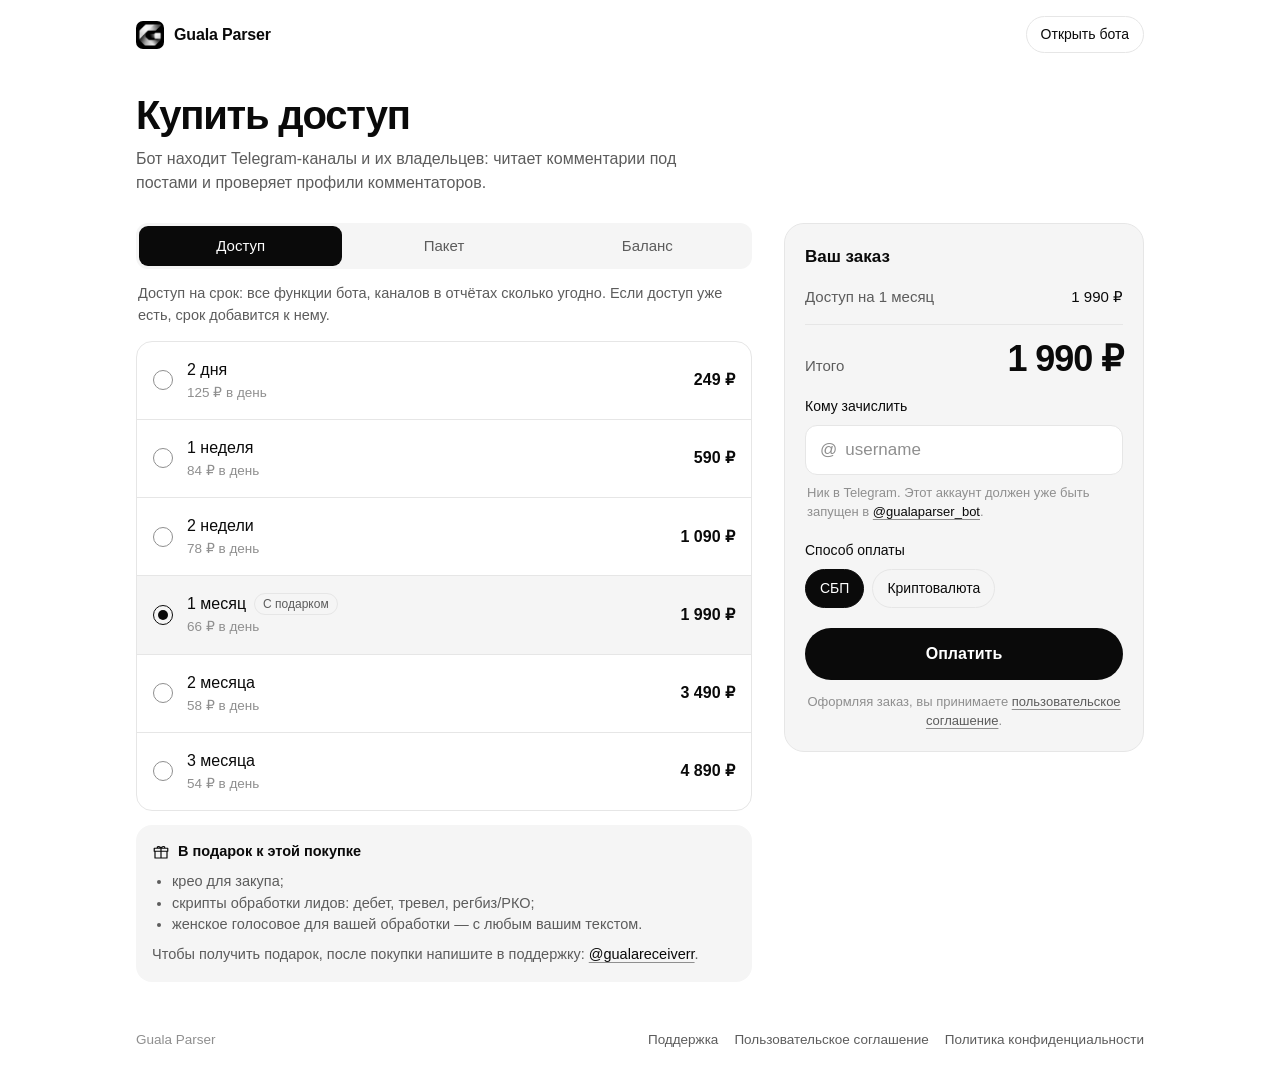
==== commit b2283a6e: "Заглушка оплаты: выбор способа и кнопка «Оплатить» Co-Authored-By: Claude Opus 5.5 <noreply@anthropi" ====
--- a/index.html
+++ b/index.html
@@ -91,6 +91,13 @@
             </div>
             <p class="field-hint" id="recipient-hint">Ник в Telegram. Этот аккаунт должен уже быть запущен в <a href="https://t.me/gualaparser_bot" rel="noopener">@gualaparser_bot</a>.</p>
           </div>
+          <div class="method">
+            <span class="field-label" id="method-label">Способ оплаты</span>
+            <div class="chips" id="method-chips" role="radiogroup" aria-labelledby="method-label">
+              <button type="button" role="radio" data-method="sbp" aria-checked="true">СБП</button>
+              <button type="button" role="radio" data-method="crypto" aria-checked="false">Криптовалюта</button>
+            </div>
+          </div>
           <a class="pay-button" id="pay-button" href="https://t.me/gualaparser_bot" rel="noopener"></a>
           <p class="order-hint" id="order-hint"></p>
           <p class="order-terms">Оформляя заказ, вы принимаете <a href="terms.html">пользовательское соглашение</a>.</p>
--- a/styles.css
+++ b/styles.css
@@ -263,7 +263,11 @@
 .chips button:hover { border-color: var(--edge-strong); }
 .chips button[aria-pressed="true"] { background: var(--accent); border-color: var(--accent); color: var(--on-accent); }
 
+.chips button[aria-checked="true"] { background: var(--accent); border-color: var(--accent); color: var(--on-accent); }
+
 .recipient { margin-top: 18px; }
+.method { margin-top: 18px; }
+.method .chips { margin-top: 0; }
 .order-card .field { background: var(--bg); }
 
 /* --- Подарок --- */
